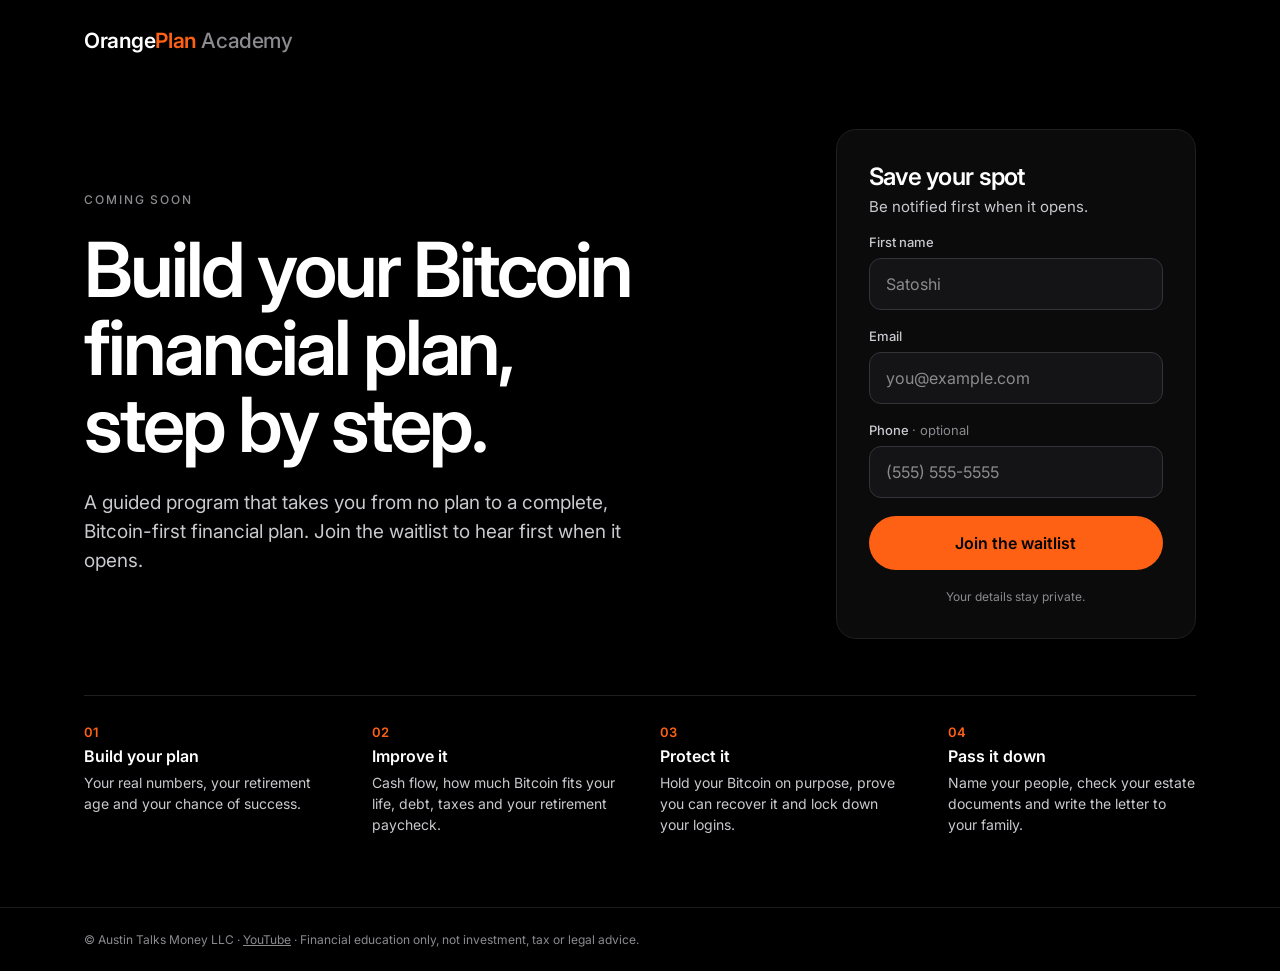
==== apply/index.html @ afa5fd89 "Academy steps: Build your plan, Improve it, Protect it, Pass it down Co-Authored-By: Claude Opus 5.5" ====
<!doctype html>
<html lang="en">
<head>
<meta charset="utf-8">
<meta name="viewport" content="width=device-width, initial-scale=1">
<title>Orange Plan Academy · Join the waitlist</title>
<meta name="description" content="Build your Bitcoin financial plan, step by step. Join the waitlist to hear first when it opens.">
<meta property="og:title" content="Build your Bitcoin financial plan, step by step.">
<meta property="og:description" content="A guided program that takes you from no plan to a complete, Bitcoin-first financial plan. Join the waitlist.">
<meta property="og:url" content="https://www.austintalksmoney.com/apply">
<meta property="og:type" content="website">
<meta property="og:image" content="https://www.austintalksmoney.com/assets/og-apply.png">
<meta property="og:image:width" content="1200">
<meta property="og:image:height" content="630">
<meta name="twitter:card" content="summary_large_image">
<meta name="theme-color" content="#000000">
<link rel="apple-touch-icon" href="/assets/apple-touch-icon.png">
<link rel="icon" href="/assets/favicon.svg" type="image/svg+xml">
<link rel="preconnect" href="https://fonts.googleapis.com">
<link rel="preconnect" href="https://fonts.gstatic.com" crossorigin>
<link href="https://fonts.googleapis.com/css2?family=Inter:wght@400;500;600&display=swap" rel="stylesheet">
<link rel="stylesheet" href="/assets/site.css">
</head>
<body>
<div class="page">
  <header class="top"><span class="wm" aria-label="Orange Plan Academy">Orange<b>Plan</b> <span>Academy</span></span></header>
  <main class="hero">
    <div class="copy">
      <span class="eyebrow">Coming soon</span>
      <h1>Build your Bitcoin financial plan, step by step.</h1>
      <p class="lede">A guided program that takes you from no plan to a complete, Bitcoin-first financial plan. Join the waitlist to hear first when it opens.</p>
    </div>
    <form class="card" data-kit action="https://app.kit.com/forms/10087024/subscriptions" method="post">
      <h2>Save your spot</h2>
      <p class="sub">Be notified first when it opens.</p>
      <label>First name<input type="text" name="fields[first_name]" autocomplete="given-name" placeholder="Satoshi"></label>
      <label>Email<input type="email" name="email_address" autocomplete="email" placeholder="you@example.com" required></label>
      <label><span>Phone <em>· optional</em></span><input type="tel" name="fields[phone]" autocomplete="tel" placeholder="(555) 555-5555"></label>
      <button type="submit">Join the waitlist</button>
      <p class="note">Your details stay private.</p>
      <div class="done" role="status"><h2>You're on the list.</h2><p>We'll email you first when Orange Plan Academy opens.</p></div>
    </form>
    <div class="points">
      <div><b>01</b><strong>Build your plan</strong><span>Your real numbers, your retirement age and your chance of success.</span></div>
      <div><b>02</b><strong>Improve it</strong><span>Cash flow, how much Bitcoin fits your life, debt, taxes and your retirement paycheck.</span></div>
      <div><b>03</b><strong>Protect it</strong><span>Hold your Bitcoin on purpose, prove you can recover it and lock down your logins.</span></div>
      <div><b>04</b><strong>Pass it down</strong><span>Name your people, check your estate documents and write the letter to your family.</span></div>
    </div>
  </main>
  <footer class="foot"><p>© Austin Talks Money LLC · <a href="https://www.youtube.com/@AustinTalksMoney">YouTube</a> · Financial education only, not investment, tax or legal advice.</p></footer>
</div>
<script src="/assets/signup.js"></script>
</body>
</html>
---- assets/site.css ----
:root{--bg:#000;--panel:#0B0B0C;--field:#141416;--line:#1F1F23;--line2:#33333A;--ink:#FFFFFF;--muted:#C9C9CE;--faint:#8A8A8F;--accent:#FF6114;--accent-ink:#000}
*{box-sizing:border-box}
html,body{margin:0;background:var(--bg);color:var(--ink);font-family:Inter,system-ui,-apple-system,"Segoe UI",sans-serif;-webkit-font-smoothing:antialiased}
a{color:var(--accent)}a:hover{color:#FF8A4C}
.page{min-height:100vh;display:flex;flex-direction:column}
.top,.foot p{max-width:1160px;width:100%;margin:0 auto;padding:28px 24px}
.top{display:flex;align-items:center;gap:10px;font-size:15px;font-weight:600;letter-spacing:-.01em}
.top a{color:var(--ink);text-decoration:none;display:flex;align-items:center;gap:10px}
.wm{font-weight:600;font-size:21px;letter-spacing:-.02em;color:var(--ink)}.wm b{color:var(--accent);font-weight:600}.wm span{color:var(--faint);font-weight:500}
.mark{width:10px;height:10px;border-radius:50%;background:var(--accent);box-shadow:0 0 0 5px rgba(255,97,20,.12),0 0 18px rgba(255,97,20,.45)}
.hero{flex:1 1 auto;max-width:1160px;width:100%;margin:0 auto;padding:48px 24px 72px;display:flex;flex-wrap:wrap;align-items:center;gap:56px 72px}
.copy{flex:999 1 460px;min-width:0;display:flex;flex-direction:column;gap:24px}
.eyebrow{font-size:12px;font-weight:500;letter-spacing:.16em;text-transform:uppercase;color:var(--faint)}
h1{font-family:Inter,sans-serif;font-weight:600;letter-spacing:-.04em;text-wrap:balance;line-height:1.02;font-size:clamp(44px,6vw,76px);margin:0}
.lede{margin:0;max-width:540px;font-size:19px;line-height:1.55;color:var(--muted)}
.chips{display:flex;flex-wrap:wrap;gap:8px;padding-top:4px}
.chips span{font-size:13px;color:var(--muted);border:1px solid var(--line2);border-radius:999px;padding:7px 14px}
.points{flex:1 1 100%;display:flex;flex-wrap:wrap;gap:24px 40px;padding-top:28px;border-top:1px solid var(--line)}
.points div{flex:1 1 200px;min-width:0;display:flex;flex-direction:column;gap:6px}
.points b{font-size:13px;font-weight:600;color:var(--accent)}
.points strong{font-size:16px;font-weight:600}
.points span{font-size:14px;line-height:1.5;color:var(--muted)}
form.card{flex:1 1 360px;max-width:440px;min-width:0;background:var(--panel);border:1px solid var(--line);border-radius:20px;padding:32px;display:flex;flex-direction:column;gap:18px}
.card h2{margin:0;font-family:Inter,sans-serif;font-size:24px;font-weight:600;letter-spacing:-.03em}
.card .sub{margin:-12px 0 0;font-size:15px;color:var(--muted)}
.card label{display:flex;flex-direction:column;gap:8px;font-size:13px;font-weight:500;color:var(--muted)}
.card label em{font-style:normal;color:var(--faint);font-weight:400}
.card input{height:52px;background:var(--field);border:1px solid var(--line2);border-radius:12px;padding:0 16px;font:400 16px Inter,system-ui,sans-serif;color:var(--ink);outline:none;width:100%}
.card input::placeholder{color:var(--faint)}
.card input:focus{border-color:var(--accent)}
.card button{height:54px;border:0;border-radius:999px;background:var(--accent);color:var(--accent-ink);font:600 16px Inter,system-ui,sans-serif;cursor:pointer;transition:filter .15s}
.card button:hover{filter:brightness(1.06)}
.card button:focus-visible{outline:2px solid #FFF;outline-offset:3px}
.card button[disabled]{opacity:.6;cursor:default}
.note{margin:0;font-size:12px;line-height:1.5;color:var(--faint);text-align:center}
.err{margin:0;font-size:14px;color:#FF8A4C;text-align:center}
.done{display:none;flex-direction:column;gap:10px;text-align:center;padding:12px 0}
.done h2{font-size:26px}
.done p{margin:0;font-size:16px;line-height:1.5;color:var(--muted)}
form.card.ok>*:not(.done){display:none}
form.card.ok .done{display:flex}
.foot{border-top:1px solid #1A1A1A}
.foot p{padding:22px 24px;font-size:12px;line-height:1.6;color:var(--faint)}
.foot a{color:var(--faint)}
.sr{position:absolute;width:1px;height:1px;overflow:hidden;clip:rect(0 0 0 0)}
@media (max-width:760px){.top{padding-block:18px}.hero{padding-top:6px;padding-bottom:40px;gap:24px}.copy{gap:14px}h1{font-size:clamp(32px,9.4vw,40px);line-height:1.04}.lede{font-size:17px;line-height:1.5}.chips{display:none}form.card{padding:20px;gap:14px;border-radius:18px}.card>h2{display:none}.card .sub{margin:0}.card input{height:48px}.points{padding-top:20px}}
/* Page load: one quiet focus-pull, staggered, done in ~0.8s. Nothing moves at rest. */
@keyframes rise{from{opacity:.001;transform:translateY(8px);filter:blur(5px)}to{opacity:1;transform:none;filter:blur(0)}}
@keyframes glow{0%{box-shadow:0 0 0 0 rgba(255,97,20,0),0 0 0 rgba(255,97,20,0)}60%{box-shadow:0 0 0 7px rgba(255,97,20,.18),0 0 26px rgba(255,97,20,.6)}100%{box-shadow:0 0 0 5px rgba(255,97,20,.12),0 0 18px rgba(255,97,20,.45)}}
@media (prefers-reduced-motion:no-preference){
.top{animation:rise .6s cubic-bezier(.2,.8,.2,1) both}
.mark{animation:glow 1.2s cubic-bezier(.2,.8,.2,1) .2s both}
.copy>*{animation:rise .6s cubic-bezier(.2,.8,.2,1) both}
.copy>:nth-child(2){animation-delay:.04s}.copy>:nth-child(3){animation-delay:.1s}.copy>:nth-child(4){animation-delay:.16s}
form.card{animation:rise .7s cubic-bezier(.2,.8,.2,1) .12s both}
.points{animation:rise .7s cubic-bezier(.2,.8,.2,1) .22s both}
.card button{transition:filter .15s,transform .12s}
.card button:active{transform:scale(.98)}
form.card.ok .done{animation:rise .5s cubic-bezier(.2,.8,.2,1) both}
}
/* Reduce Motion: no movement or blur, just a soft staggered fade so the page still eases in. */
@keyframes fade{from{opacity:.001}to{opacity:1}}
@media (prefers-reduced-motion:reduce){
.top{animation:fade .5s ease-out both}
.copy>*{animation:fade .6s ease-out both}
.copy>:nth-child(2){animation-delay:.06s}.copy>:nth-child(3){animation-delay:.12s}.copy>:nth-child(4){animation-delay:.18s}
form.card{animation:fade .6s ease-out .14s both}
.points{animation:fade .6s ease-out .24s both}
form.card.ok .done{animation:fade .4s ease-out both}
}
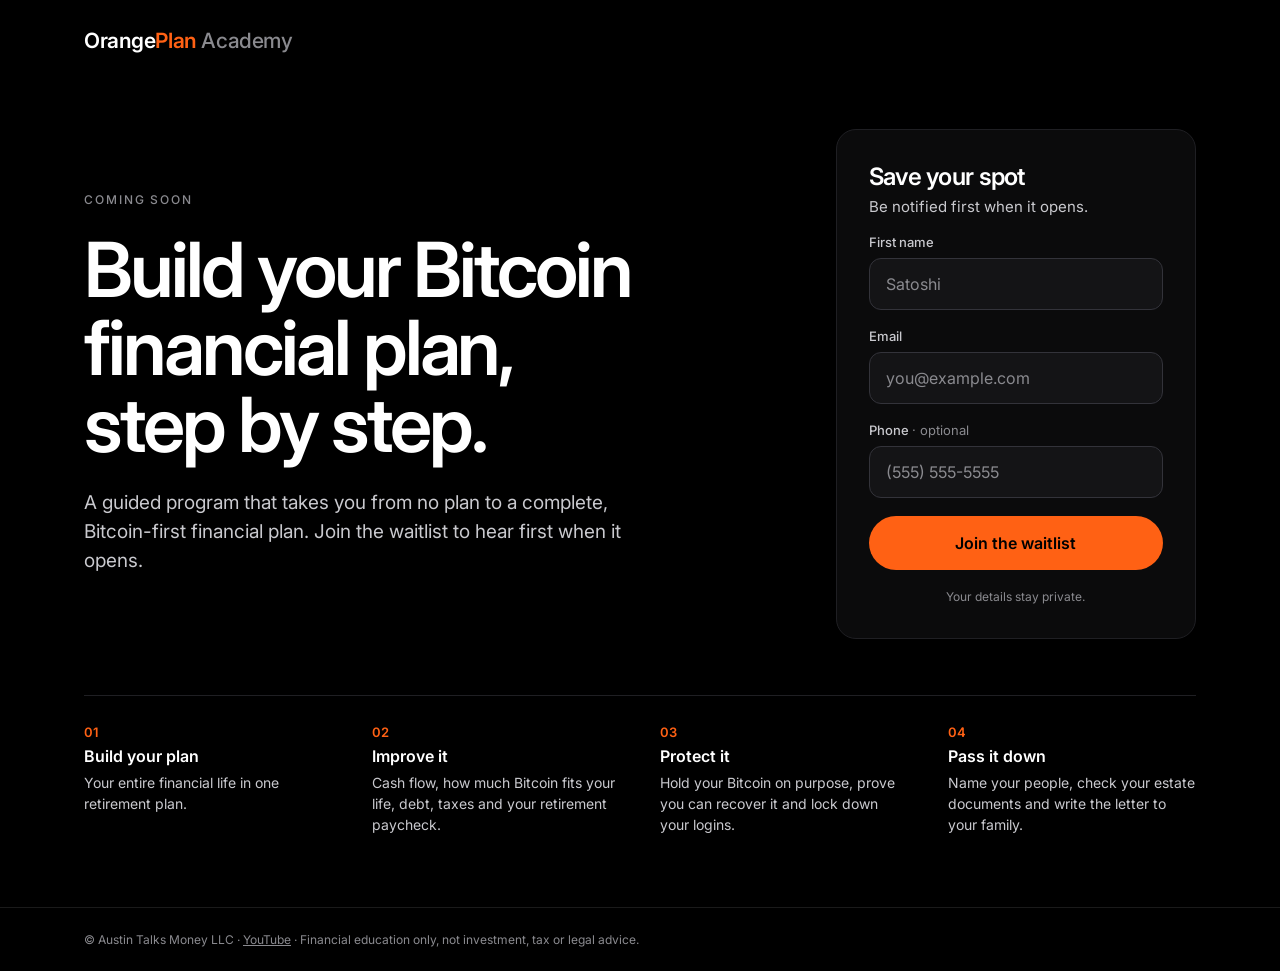
==== commit eb1f6dcf: "Academy step 01: 'Your entire financial life in one retirement plan.' Co-Authored-By: Claude Opus 5." ====
--- a/apply/index.html
+++ b/apply/index.html
@@ -41,7 +41,7 @@
       <div class="done" role="status"><h2>You're on the list.</h2><p>We'll email you first when Orange Plan Academy opens.</p></div>
     </form>
     <div class="points">
-      <div><b>01</b><strong>Build your plan</strong><span>Your real numbers, your retirement age and your chance of success.</span></div>
+      <div><b>01</b><strong>Build your plan</strong><span>Your entire financial life in one retirement plan.</span></div>
       <div><b>02</b><strong>Improve it</strong><span>Cash flow, how much Bitcoin fits your life, debt, taxes and your retirement paycheck.</span></div>
       <div><b>03</b><strong>Protect it</strong><span>Hold your Bitcoin on purpose, prove you can recover it and lock down your logins.</span></div>
       <div><b>04</b><strong>Pass it down</strong><span>Name your people, check your estate documents and write the letter to your family.</span></div>
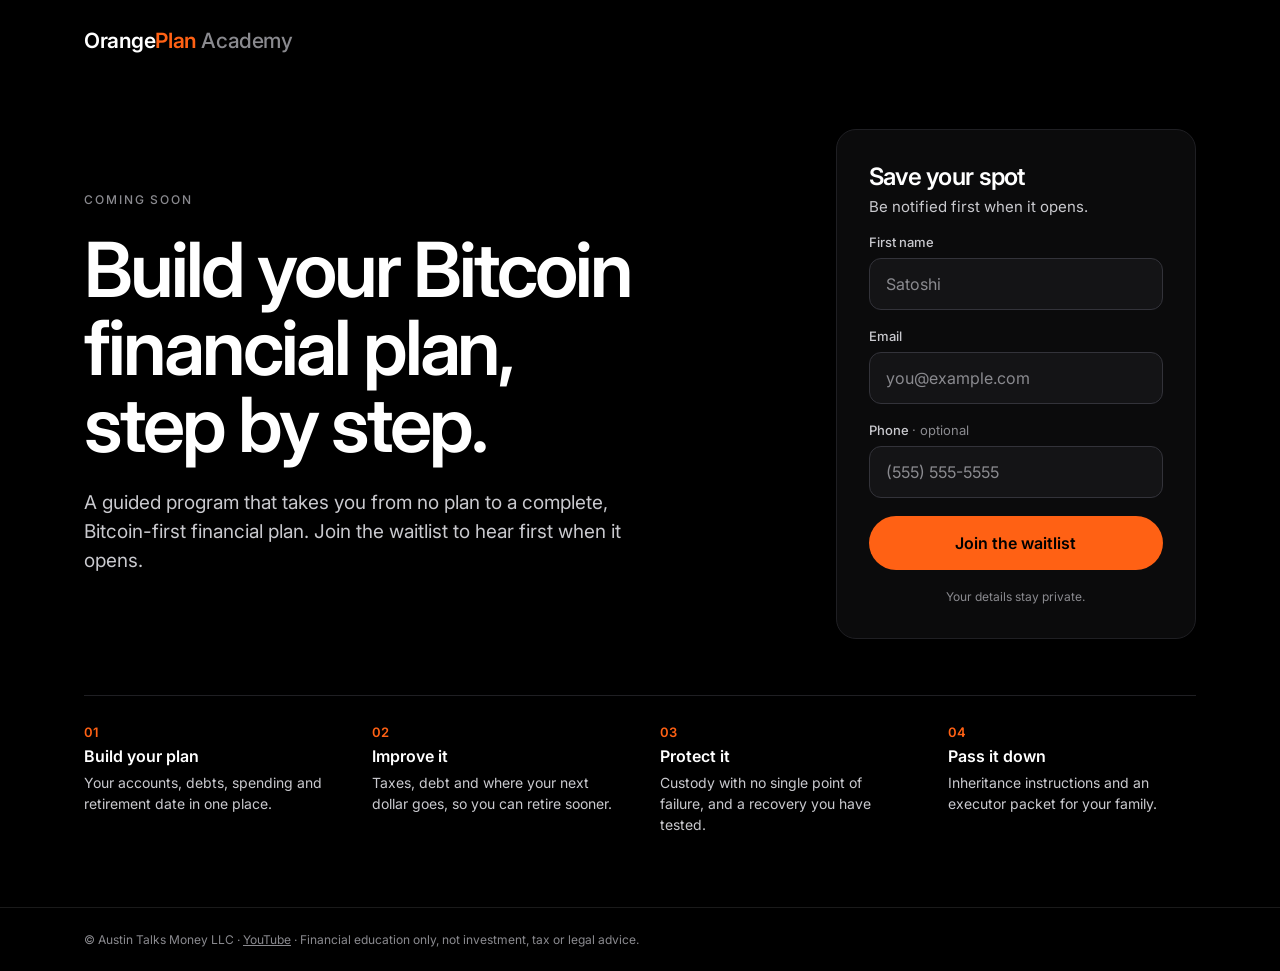
==== commit e05553f2: "Academy steps: owner's preferred lines Co-Authored-By: Claude Opus 5.5 <noreply@anthropic.com>" ====
--- a/apply/index.html
+++ b/apply/index.html
@@ -41,10 +41,10 @@
       <div class="done" role="status"><h2>You're on the list.</h2><p>We'll email you first when Orange Plan Academy opens.</p></div>
     </form>
     <div class="points">
-      <div><b>01</b><strong>Build your plan</strong><span>Your entire financial life in one retirement plan.</span></div>
-      <div><b>02</b><strong>Improve it</strong><span>Cash flow, how much Bitcoin fits your life, debt, taxes and your retirement paycheck.</span></div>
-      <div><b>03</b><strong>Protect it</strong><span>Hold your Bitcoin on purpose, prove you can recover it and lock down your logins.</span></div>
-      <div><b>04</b><strong>Pass it down</strong><span>Name your people, check your estate documents and write the letter to your family.</span></div>
+      <div><b>01</b><strong>Build your plan</strong><span>Your accounts, debts, spending and retirement date in one place.</span></div>
+      <div><b>02</b><strong>Improve it</strong><span>Taxes, debt and where your next dollar goes, so you can retire sooner.</span></div>
+      <div><b>03</b><strong>Protect it</strong><span>Custody with no single point of failure, and a recovery you have tested.</span></div>
+      <div><b>04</b><strong>Pass it down</strong><span>Inheritance instructions and an executor packet for your family.</span></div>
     </div>
   </main>
   <footer class="foot"><p>© Austin Talks Money LLC · <a href="https://www.youtube.com/@AustinTalksMoney">YouTube</a> · Financial education only, not investment, tax or legal advice.</p></footer>
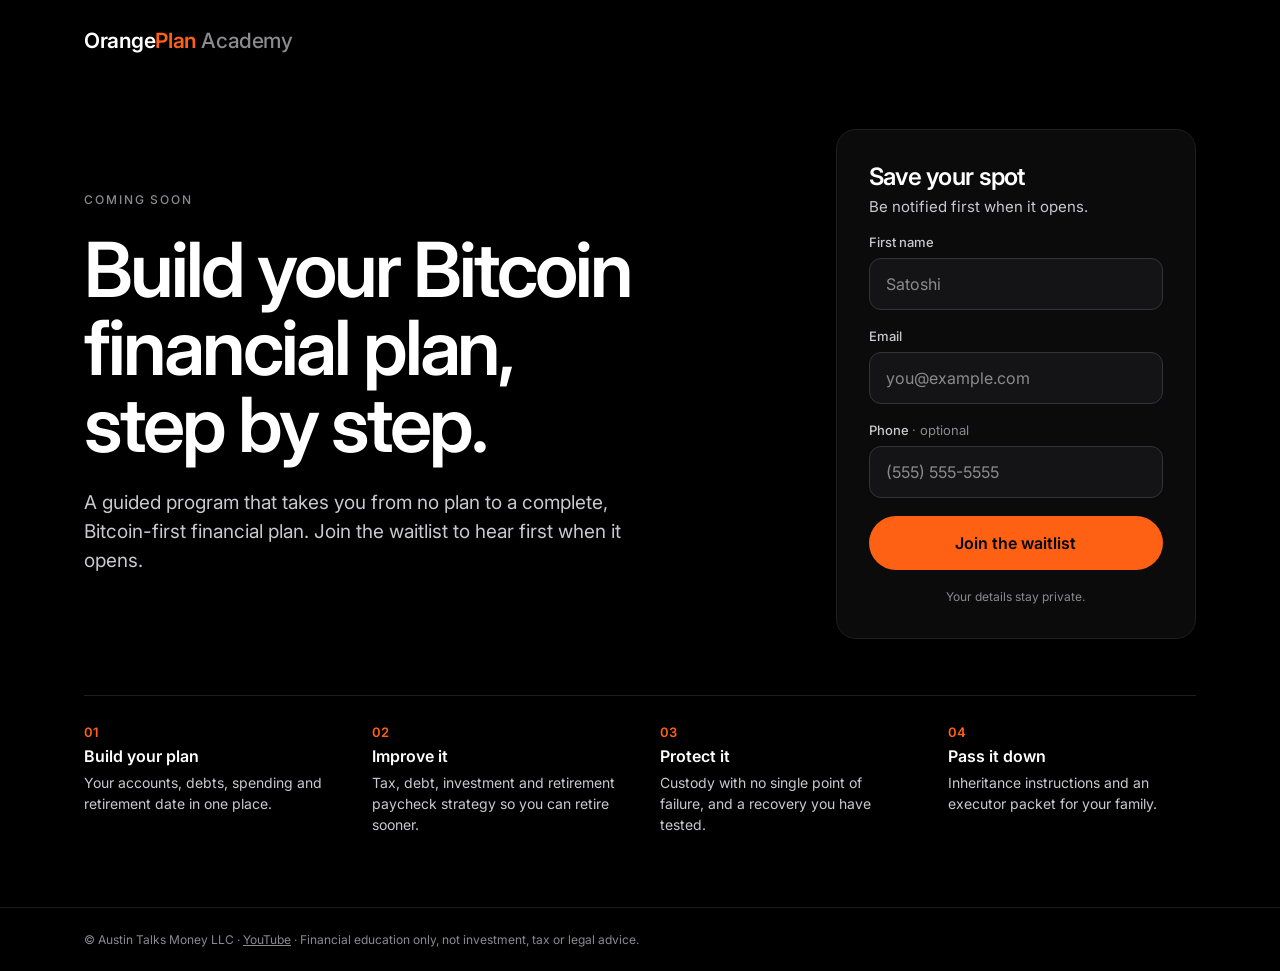
==== commit cf1a2a09: "Academy step 02: tax, debt, investment and retirement paycheck strategy Co-Authored-By: Claude Opus " ====
--- a/apply/index.html
+++ b/apply/index.html
@@ -42,7 +42,7 @@
     </form>
     <div class="points">
       <div><b>01</b><strong>Build your plan</strong><span>Your accounts, debts, spending and retirement date in one place.</span></div>
-      <div><b>02</b><strong>Improve it</strong><span>Taxes, debt and where your next dollar goes, so you can retire sooner.</span></div>
+      <div><b>02</b><strong>Improve it</strong><span>Tax, debt, investment and retirement paycheck strategy so you can retire sooner.</span></div>
       <div><b>03</b><strong>Protect it</strong><span>Custody with no single point of failure, and a recovery you have tested.</span></div>
       <div><b>04</b><strong>Pass it down</strong><span>Inheritance instructions and an executor packet for your family.</span></div>
     </div>
